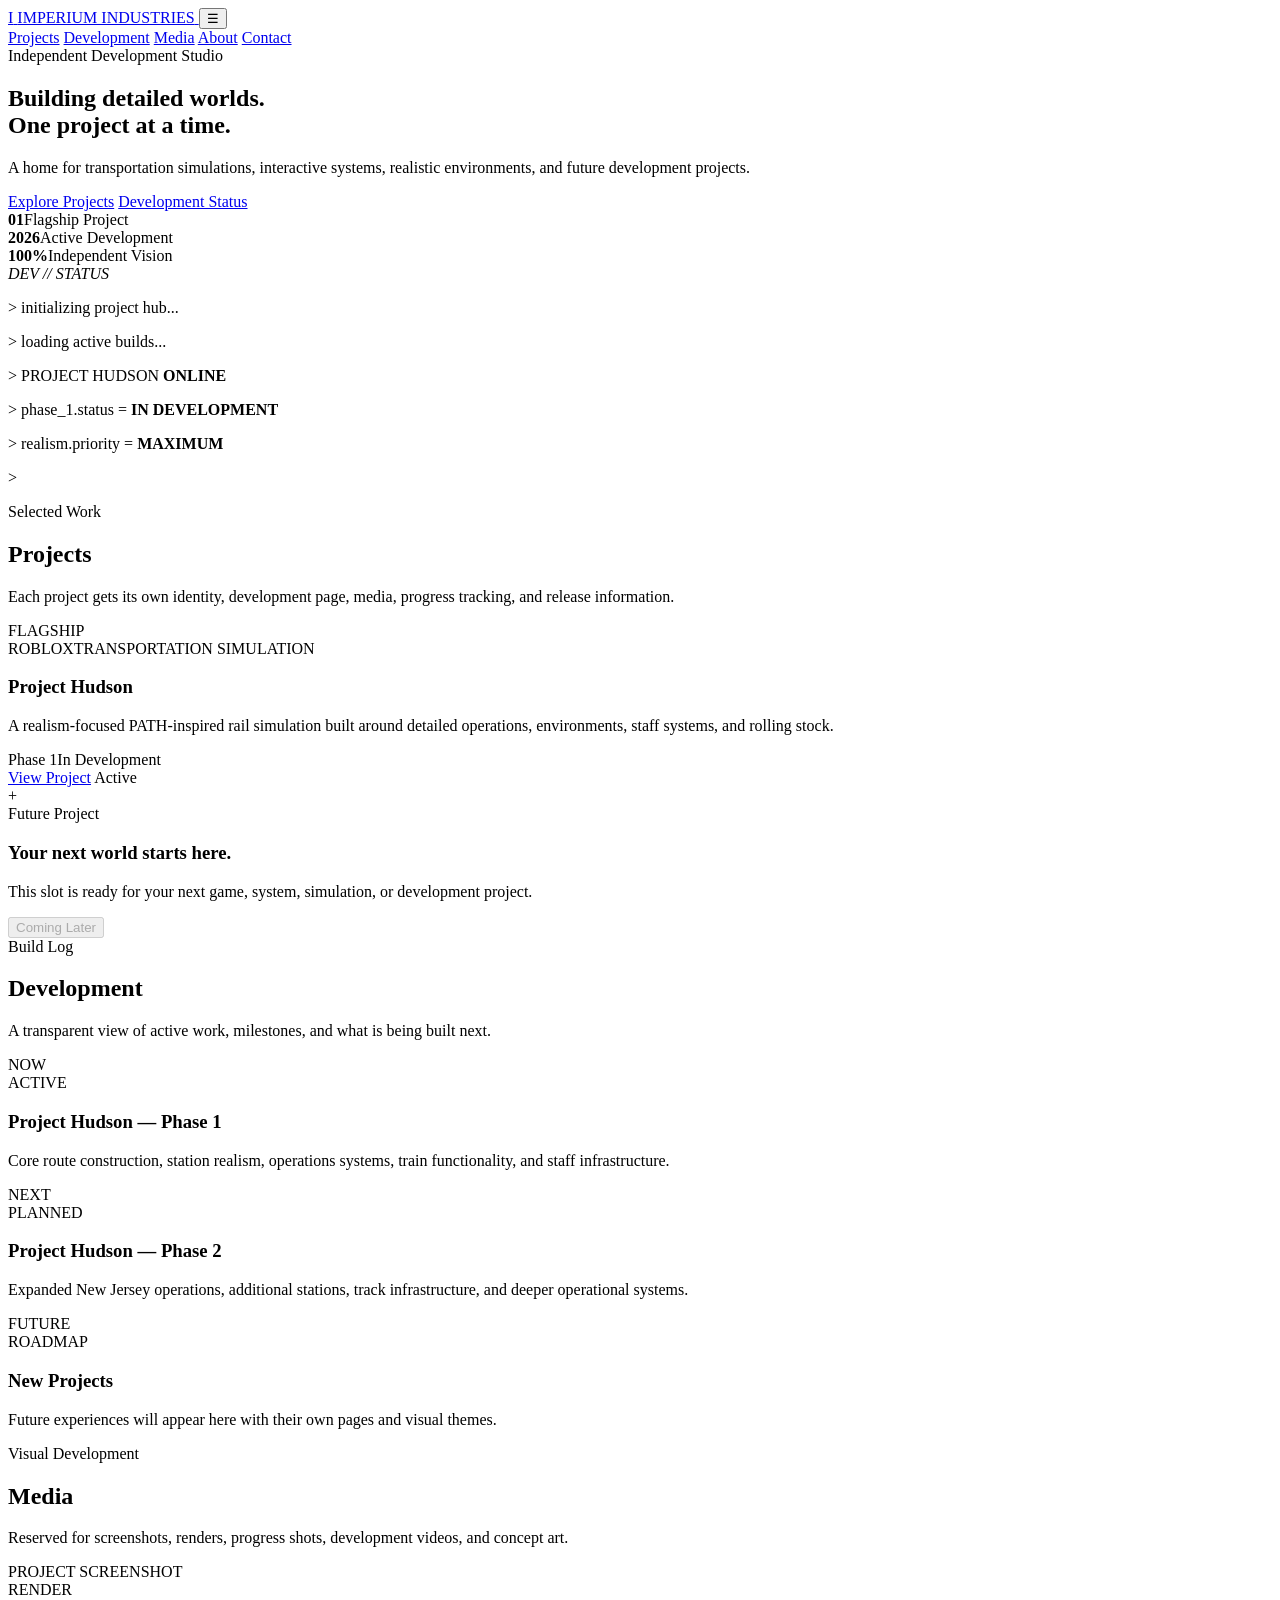
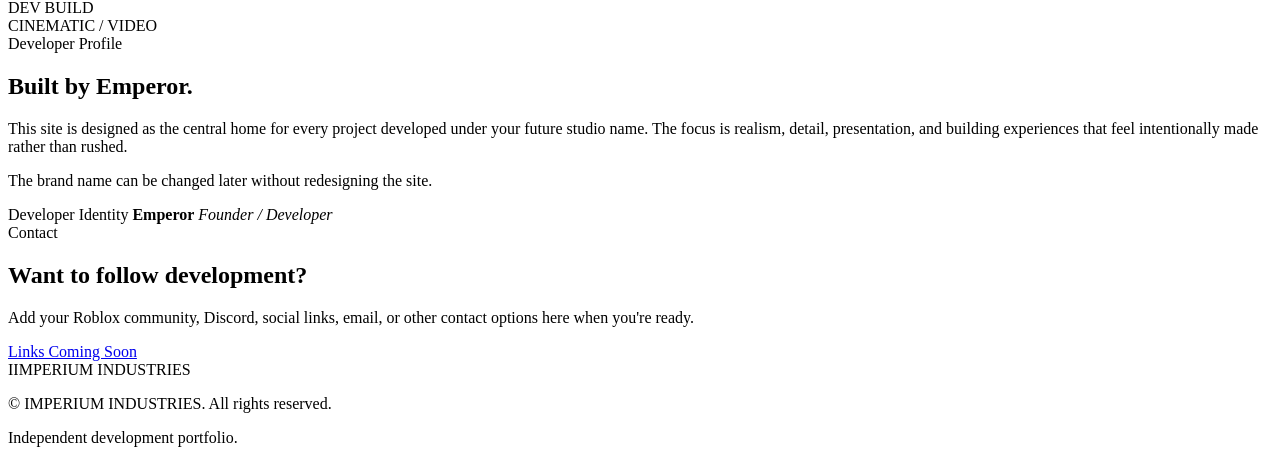
==== index.html @ 9ff23d6e "Publish Imperium Industries index.html" ====
<!DOCTYPE html>
<html lang="en">
<head>
  <meta charset="UTF-8" />
  <meta name="viewport" content="width=device-width, initial-scale=1.0" />
  <meta name="description" content="Independent development studio portfolio and project hub." />
  <title>Imperium Industries | Development Projects</title>
  <link rel="preconnect" href="https://fonts.googleapis.com">
  <link rel="preconnect" href="https://fonts.gstatic.com" crossorigin>
  <link href="https://fonts.googleapis.com/css2?family=Inter:wght@400;500;600;700;800&family=Space+Grotesk:wght@500;600;700&display=swap" rel="stylesheet">
  <link rel="stylesheet" href="styles.css" />
</head>
<body>
  <div class="noise"></div>
  <header class="site-header">
    <a href="#home" class="brand" aria-label="Home">
      <span class="brand-mark">I</span>
      <span class="brand-text" data-studio-name>IMPERIUM INDUSTRIES</span>
    </a>
    <button class="menu-toggle" aria-label="Toggle navigation">☰</button>
    <nav class="nav-links">
      <a href="#projects">Projects</a>
      <a href="#development">Development</a>
      <a href="#media">Media</a>
      <a href="#about">About</a>
      <a href="#contact" class="nav-cta">Contact</a>
    </nav>
  </header>

  <main>
    <section class="hero" id="home">
      <div class="hero-grid"></div>
      <div class="hero-content reveal">
        <div class="eyebrow"><span class="status-dot"></span> Independent Development Studio</div>
        <h1>Building detailed worlds.<br><span>One project at a time.</span></h1>
        <p class="hero-copy">A home for transportation simulations, interactive systems, realistic environments, and future development projects.</p>
        <div class="hero-actions">
          <a href="#projects" class="btn btn-primary">Explore Projects</a>
          <a href="#development" class="btn btn-secondary">Development Status</a>
        </div>
        <div class="hero-stats">
          <div><strong>01</strong><span>Flagship Project</span></div>
          <div><strong>2026</strong><span>Active Development</span></div>
          <div><strong>100%</strong><span>Independent Vision</span></div>
        </div>
      </div>
      <div class="hero-visual reveal delay-1">
        <div class="orb orb-one"></div>
        <div class="orb orb-two"></div>
        <div class="terminal-card glass-card">
          <div class="terminal-topbar">
            <span></span><span></span><span></span>
            <em>DEV // STATUS</em>
          </div>
          <div class="terminal-body">
            <p><span class="prompt">></span> initializing project hub...</p>
            <p><span class="prompt">></span> loading active builds...</p>
            <p><span class="prompt">></span> PROJECT HUDSON <b class="ok">ONLINE</b></p>
            <p><span class="prompt">></span> phase_1.status = <b>IN DEVELOPMENT</b></p>
            <p><span class="prompt">></span> realism.priority = <b>MAXIMUM</b></p>
            <p class="cursor-line"><span class="prompt">></span><span class="cursor"></span></p>
          </div>
        </div>
      </div>
    </section>

    <section class="section" id="projects">
      <div class="section-heading reveal">
        <div>
          <span class="eyebrow">Selected Work</span>
          <h2>Projects</h2>
        </div>
        <p>Each project gets its own identity, development page, media, progress tracking, and release information.</p>
      </div>

      <div class="projects-grid">
        <article class="project-card hudson reveal">
          <div class="project-card-bg"></div>
          <div class="project-badge">FLAGSHIP</div>
          <div class="project-content">
            <div class="project-meta"><span>ROBLOX</span><span>TRANSPORTATION SIMULATION</span></div>
            <h3>Project Hudson</h3>
            <p>A realism-focused PATH-inspired rail simulation built around detailed operations, environments, staff systems, and rolling stock.</p>
            <div class="project-progress">
              <div class="progress-label"><span>Phase 1</span><span>In Development</span></div>
              <div class="progress-track"><div class="progress-fill" style="width:66%"></div></div>
            </div>
            <div class="project-actions">
              <a class="btn btn-light" href="project-hudson.html">View Project</a>
              <span class="live-chip"><span></span> Active</span>
            </div>
          </div>
        </article>

        <article class="project-card placeholder-card reveal delay-1">
          <div class="placeholder-icon">+</div>
          <span class="eyebrow">Future Project</span>
          <h3>Your next world starts here.</h3>
          <p>This slot is ready for your next game, system, simulation, or development project.</p>
          <button class="btn btn-secondary" disabled>Coming Later</button>
        </article>
      </div>
    </section>

    <section class="section development-section" id="development">
      <div class="section-heading reveal">
        <div>
          <span class="eyebrow">Build Log</span>
          <h2>Development</h2>
        </div>
        <p>A transparent view of active work, milestones, and what is being built next.</p>
      </div>

      <div class="timeline reveal">
        <div class="timeline-line"></div>
        <div class="timeline-item active">
          <div class="timeline-node"></div>
          <div class="timeline-date">NOW</div>
          <div class="timeline-card">
            <span class="tag active-tag">ACTIVE</span>
            <h3>Project Hudson — Phase 1</h3>
            <p>Core route construction, station realism, operations systems, train functionality, and staff infrastructure.</p>
          </div>
        </div>
        <div class="timeline-item">
          <div class="timeline-node"></div>
          <div class="timeline-date">NEXT</div>
          <div class="timeline-card">
            <span class="tag">PLANNED</span>
            <h3>Project Hudson — Phase 2</h3>
            <p>Expanded New Jersey operations, additional stations, track infrastructure, and deeper operational systems.</p>
          </div>
        </div>
        <div class="timeline-item">
          <div class="timeline-node"></div>
          <div class="timeline-date">FUTURE</div>
          <div class="timeline-card">
            <span class="tag">ROADMAP</span>
            <h3>New Projects</h3>
            <p>Future experiences will appear here with their own pages and visual themes.</p>
          </div>
        </div>
      </div>
    </section>

    <section class="section" id="media">
      <div class="section-heading reveal">
        <div>
          <span class="eyebrow">Visual Development</span>
          <h2>Media</h2>
        </div>
        <p>Reserved for screenshots, renders, progress shots, development videos, and concept art.</p>
      </div>
      <div class="media-grid reveal">
        <div class="media-tile large"><div class="media-placeholder">PROJECT SCREENSHOT</div></div>
        <div class="media-tile"><div class="media-placeholder">RENDER</div></div>
        <div class="media-tile"><div class="media-placeholder">DEV BUILD</div></div>
        <div class="media-tile wide"><div class="media-placeholder">CINEMATIC / VIDEO</div></div>
      </div>
    </section>

    <section class="section about-section" id="about">
      <div class="about-card reveal">
        <div>
          <span class="eyebrow">Developer Profile</span>
          <h2>Built by Emperor.</h2>
          <p>This site is designed as the central home for every project developed under your future studio name. The focus is realism, detail, presentation, and building experiences that feel intentionally made rather than rushed.</p>
          <p>The brand name can be changed later without redesigning the site.</p>
        </div>
        <div class="signature-block">
          <span>Developer Identity</span>
          <strong>Emperor</strong>
          <em>Founder / Developer</em>
        </div>
      </div>
    </section>

    <section class="section contact-section" id="contact">
      <div class="contact-card reveal">
        <div>
          <span class="eyebrow">Contact</span>
          <h2>Want to follow development?</h2>
          <p>Add your Roblox community, Discord, social links, email, or other contact options here when you're ready.</p>
        </div>
        <a href="#" class="btn btn-primary" onclick="return false;">Links Coming Soon</a>
      </div>
    </section>
  </main>

  <footer>
    <div class="brand compact"><span class="brand-mark">I</span><span data-studio-name>IMPERIUM INDUSTRIES</span></div>
    <p>© <span id="year"></span> <span data-studio-name>IMPERIUM INDUSTRIES</span>. All rights reserved.</p>
    <p class="footer-note">Independent development portfolio.</p>
  </footer>

  <script src="script.js"></script>
</body>
</html>
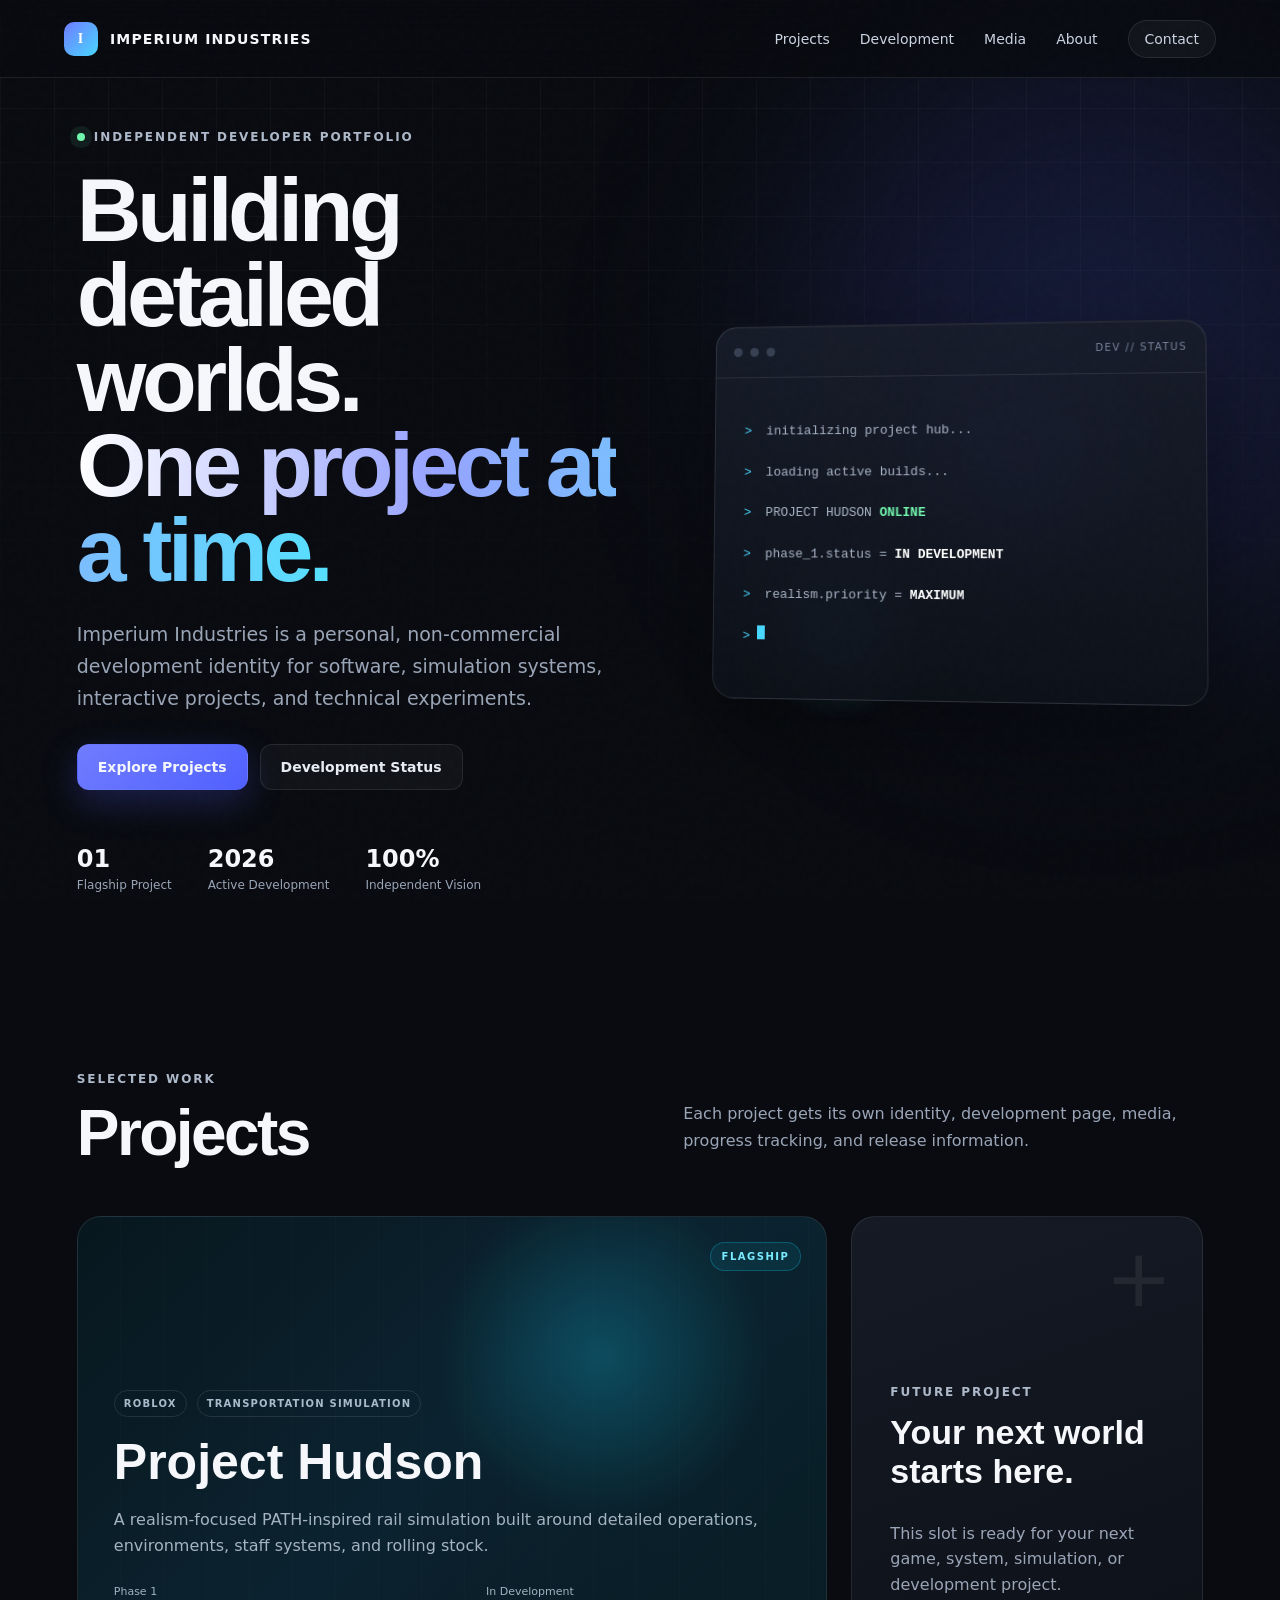
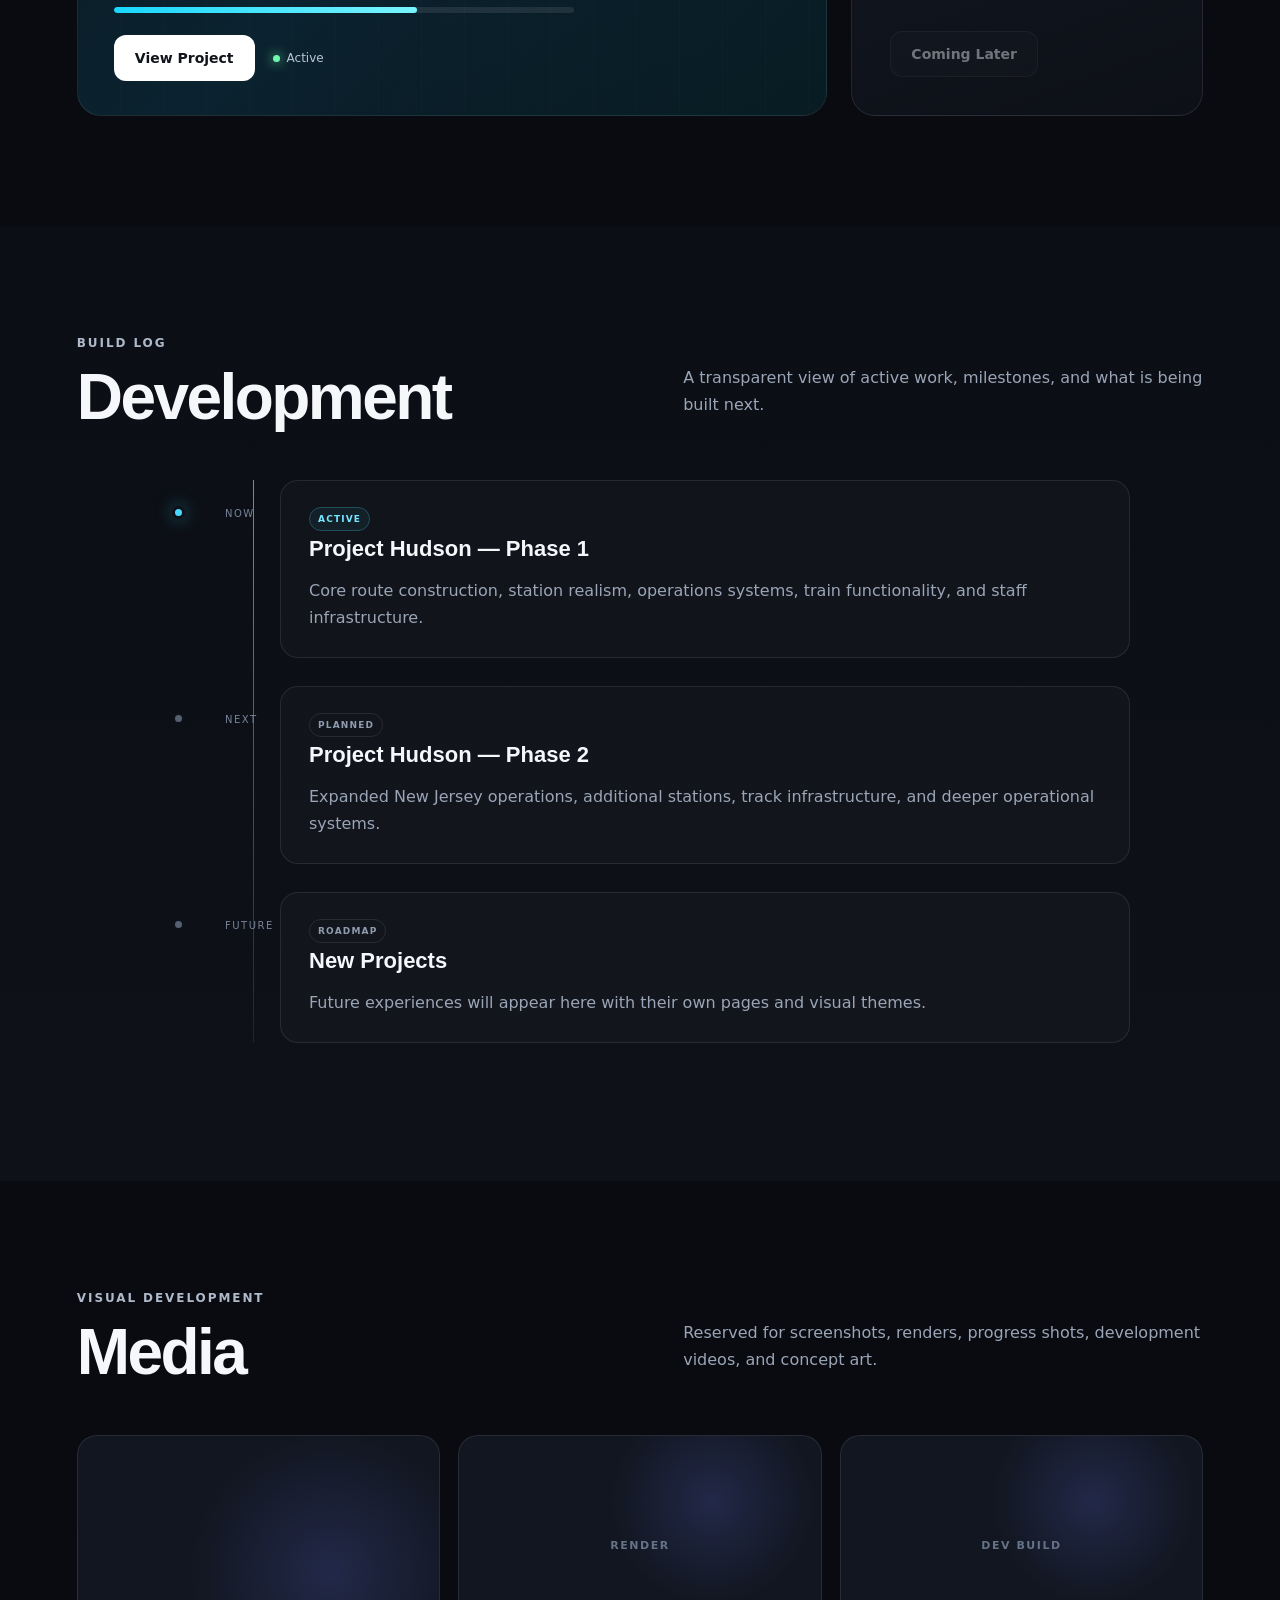
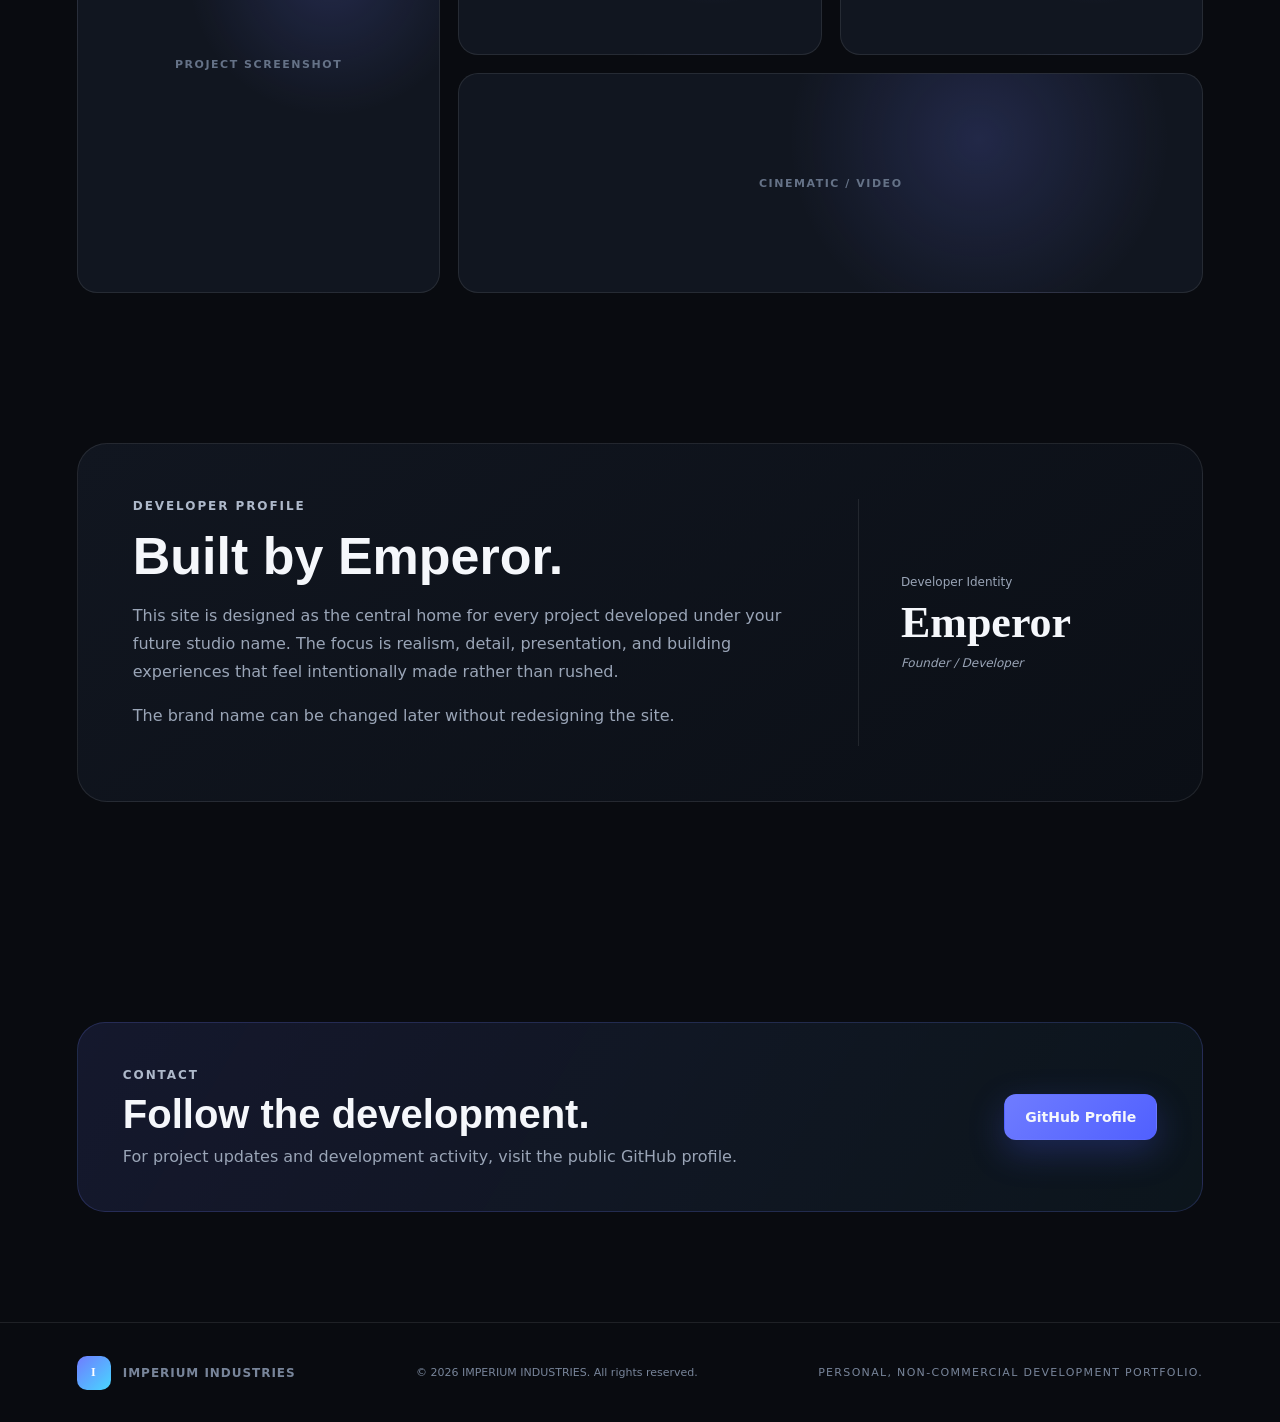
==== commit 2126eda3: "Clarify Imperium Industries as a personal non-commercial developer portfolio" ====
--- a/index.html
+++ b/index.html
@@ -31,9 +31,9 @@
     <section class="hero" id="home">
       <div class="hero-grid"></div>
       <div class="hero-content reveal">
-        <div class="eyebrow"><span class="status-dot"></span> Independent Development Studio</div>
+        <div class="eyebrow"><span class="status-dot"></span> Independent Developer Portfolio</div>
         <h1>Building detailed worlds.<br><span>One project at a time.</span></h1>
-        <p class="hero-copy">A home for transportation simulations, interactive systems, realistic environments, and future development projects.</p>
+        <p class="hero-copy">Imperium Industries is a personal, non-commercial development identity for software, simulation systems, interactive projects, and technical experiments.</p>
         <div class="hero-actions">
           <a href="#projects" class="btn btn-primary">Explore Projects</a>
           <a href="#development" class="btn btn-secondary">Development Status</a>
@@ -179,10 +179,10 @@
       <div class="contact-card reveal">
         <div>
           <span class="eyebrow">Contact</span>
-          <h2>Want to follow development?</h2>
-          <p>Add your Roblox community, Discord, social links, email, or other contact options here when you're ready.</p>
+          <h2>Follow the development.</h2>
+          <p>For project updates and development activity, visit the public GitHub profile.</p>
         </div>
-        <a href="#" class="btn btn-primary" onclick="return false;">Links Coming Soon</a>
+        <a href="https://github.com/KingEmperorz" class="btn btn-primary" target="_blank" rel="noopener">GitHub Profile</a>
       </div>
     </section>
   </main>
@@ -190,7 +190,7 @@
   <footer>
     <div class="brand compact"><span class="brand-mark">I</span><span data-studio-name>IMPERIUM INDUSTRIES</span></div>
     <p>© <span id="year"></span> <span data-studio-name>IMPERIUM INDUSTRIES</span>. All rights reserved.</p>
-    <p class="footer-note">Independent development portfolio.</p>
+    <p class="footer-note">Personal, non-commercial development portfolio.</p>
   </footer>
 
   <script src="script.js"></script>
--- a/styles.css
+++ b/styles.css
@@ -0,0 +1,33 @@
+:root{
+  --bg:#090b10;
+  --bg-2:#0e1118;
+  --panel:#121722;
+  --panel-2:#171d2a;
+  --text:#f5f7fb;
+  --muted:#9aa5b7;
+  --line:rgba(255,255,255,.09);
+  --accent:#6f7cff;
+  --accent-2:#48d7ff;
+  --hudson:#13d7ff;
+  --hudson-dark:#07141a;
+  --success:#71f7ae;
+  --radius:24px;
+}
+*{box-sizing:border-box}
+html{scroll-behavior:smooth}
+body{margin:0;background:var(--bg);color:var(--text);font-family:Inter,system-ui,sans-serif;overflow-x:hidden}
+a{text-decoration:none;color:inherit}
+button{font:inherit}
+.noise{position:fixed;inset:0;pointer-events:none;opacity:.025;z-index:50;background-image:url("data:image/svg+xml,%3Csvg viewBox='0 0 180 180' xmlns='http://www.w3.org/2000/svg'%3E%3Cfilter id='n'%3E%3CfeTurbulence type='fractalNoise' baseFrequency='.8' numOctaves='4' stitchTiles='stitch'/%3E%3C/filter%3E%3Crect width='100%25' height='100%25' filter='url(%23n)' opacity='.65'/%3E%3C/svg%3E")}
+.site-header{height:78px;display:flex;align-items:center;justify-content:space-between;padding:0 clamp(24px,5vw,80px);position:fixed;left:0;right:0;top:0;z-index:40;background:rgba(9,11,16,.72);backdrop-filter:blur(18px);border-bottom:1px solid var(--line)}
+.brand{display:flex;align-items:center;gap:12px;font-weight:800;letter-spacing:.08em;font-size:14px}.brand-mark{width:34px;height:34px;border-radius:10px;display:grid;place-items:center;background:linear-gradient(135deg,var(--accent),var(--accent-2));color:white;font-family:Space Grotesk}.brand.compact{font-size:12px}
+.nav-links{display:flex;gap:30px;align-items:center;font-size:14px;color:#cbd3e1}.nav-links a:hover{color:#fff}.nav-cta{padding:10px 16px;border:1px solid var(--line);border-radius:999px;background:rgba(255,255,255,.04)}.menu-toggle{display:none;background:transparent;border:0;color:white;font-size:24px}
+.hero{min-height:100vh;padding:130px clamp(24px,6vw,100px) 70px;display:grid;grid-template-columns:1.08fr .92fr;gap:50px;align-items:center;position:relative;isolation:isolate;overflow:hidden}.hero-grid{position:absolute;inset:0;background-image:linear-gradient(rgba(255,255,255,.035) 1px,transparent 1px),linear-gradient(90deg,rgba(255,255,255,.035) 1px,transparent 1px);background-size:54px 54px;mask-image:linear-gradient(to bottom,black,transparent 85%);z-index:-2}.hero:after{content:"";position:absolute;width:600px;height:600px;border-radius:50%;background:rgba(82,102,255,.16);filter:blur(120px);right:-120px;top:5%;z-index:-3}.eyebrow{font-size:12px;font-weight:800;letter-spacing:.16em;text-transform:uppercase;color:#aeb9ca;display:flex;align-items:center;gap:9px}.status-dot{width:8px;height:8px;border-radius:50%;background:var(--success);box-shadow:0 0 0 7px rgba(113,247,174,.08)}h1,h2,h3{font-family:Space Grotesk,Inter,sans-serif}.hero h1{font-size:clamp(54px,7vw,98px);line-height:.95;letter-spacing:-.05em;margin:24px 0}.hero h1 span{background:linear-gradient(90deg,#fff 0,#97a3ff 45%,#56e1ff 100%);-webkit-background-clip:text;color:transparent}.hero-copy{font-size:19px;line-height:1.7;color:var(--muted);max-width:700px}.hero-actions{display:flex;gap:12px;flex-wrap:wrap;margin-top:30px}.btn{display:inline-flex;align-items:center;justify-content:center;padding:14px 20px;border-radius:12px;border:1px solid transparent;font-weight:700;font-size:14px;transition:.25s}.btn-primary{background:linear-gradient(135deg,var(--accent),#5060ff);box-shadow:0 12px 35px rgba(80,96,255,.25)}.btn-primary:hover{transform:translateY(-2px);box-shadow:0 16px 40px rgba(80,96,255,.35)}.btn-secondary{border-color:var(--line);background:rgba(255,255,255,.035);color:#e8ecf3}.btn-secondary:hover{background:rgba(255,255,255,.07)}.btn-light{background:white;color:#10131a}.btn:disabled{opacity:.45;cursor:not-allowed}.hero-stats{display:flex;gap:36px;margin-top:55px}.hero-stats div{display:flex;flex-direction:column}.hero-stats strong{font-size:24px}.hero-stats span{font-size:12px;color:var(--muted);margin-top:5px}.hero-visual{position:relative;min-height:500px;display:grid;place-items:center}.glass-card{background:linear-gradient(180deg,rgba(22,28,41,.93),rgba(12,16,24,.92));border:1px solid rgba(255,255,255,.1);box-shadow:0 35px 90px rgba(0,0,0,.45),inset 0 1px rgba(255,255,255,.04);backdrop-filter:blur(18px)}.terminal-card{width:min(100%,540px);border-radius:22px;overflow:hidden;transform:perspective(1000px) rotateY(-5deg) rotateX(2deg)}.terminal-topbar{height:52px;border-bottom:1px solid var(--line);display:flex;align-items:center;padding:0 18px;gap:8px}.terminal-topbar span{width:9px;height:9px;border-radius:50%;background:#374052}.terminal-topbar em{margin-left:auto;font-style:normal;color:#77839a;font-size:10px;letter-spacing:.14em}.terminal-body{padding:28px 30px 34px;font-family:ui-monospace,SFMono-Regular,Menlo,monospace;color:#aab5c7;font-size:13px;line-height:2.2}.terminal-body b{color:white}.terminal-body .ok{color:var(--success)}.prompt{color:var(--accent-2);padding-right:7px}.cursor{display:inline-block;width:8px;height:14px;background:var(--accent-2);animation:blink 1s steps(1) infinite}.orb{position:absolute;border-radius:50%;filter:blur(2px)}.orb-one{width:290px;height:290px;background:radial-gradient(circle,#5969ff66,transparent 70%);right:8%;top:10%}.orb-two{width:180px;height:180px;background:radial-gradient(circle,#4be0ff55,transparent 70%);left:8%;bottom:8%}@keyframes blink{50%{opacity:0}}
+.section{padding:110px clamp(24px,6vw,100px)}.section-heading{display:flex;align-items:end;justify-content:space-between;gap:40px;margin-bottom:46px}.section-heading h2{font-size:clamp(40px,5vw,66px);margin:10px 0 0;letter-spacing:-.04em}.section-heading>p{max-width:520px;color:var(--muted);line-height:1.7}.projects-grid{display:grid;grid-template-columns:1.6fr .75fr;gap:24px}.project-card{border:1px solid var(--line);border-radius:var(--radius);min-height:500px;position:relative;overflow:hidden;background:var(--panel)}.project-card.hudson{background:linear-gradient(135deg,#08171e 0,#0b2330 48%,#071217 100%)}.project-card-bg{position:absolute;inset:0;background:radial-gradient(circle at 70% 28%,rgba(19,215,255,.23),transparent 26%),linear-gradient(120deg,transparent 55%,rgba(19,215,255,.05));}.project-card-bg:after{content:"";position:absolute;inset:0;background:repeating-linear-gradient(90deg,transparent 0 42px,rgba(255,255,255,.025) 43px)}.project-badge{position:absolute;top:25px;right:25px;border:1px solid rgba(19,215,255,.25);color:#7aeaff;background:rgba(19,215,255,.08);padding:8px 11px;border-radius:999px;font-size:10px;font-weight:800;letter-spacing:.15em}.project-content{position:absolute;left:36px;right:36px;bottom:34px}.project-meta{display:flex;gap:10px;flex-wrap:wrap}.project-meta span{font-size:10px;letter-spacing:.12em;font-weight:800;border:1px solid rgba(255,255,255,.1);padding:7px 9px;border-radius:999px;color:#a7bbca}.project-content h3{font-size:50px;margin:16px 0 8px}.project-content p{color:#a5b4c1;max-width:660px;line-height:1.65}.project-progress{margin:26px 0 22px;max-width:460px}.progress-label{display:flex;justify-content:space-between;font-size:11px;color:#9db3c0;margin-bottom:9px}.progress-track{height:6px;border-radius:999px;background:rgba(255,255,255,.09);overflow:hidden}.progress-fill{height:100%;border-radius:inherit;background:linear-gradient(90deg,#19d7ff,#7af4ff)}.project-actions{display:flex;align-items:center;gap:18px}.live-chip{display:inline-flex;align-items:center;gap:7px;color:#b8c8d2;font-size:12px}.live-chip>span{width:7px;height:7px;background:var(--success);border-radius:50%;box-shadow:0 0 12px var(--success)}.placeholder-card{padding:38px;display:flex;flex-direction:column;justify-content:end;background:linear-gradient(160deg,#151a25,#0d1017)}.placeholder-icon{position:absolute;right:30px;top:22px;font-size:80px;line-height:1;color:rgba(255,255,255,.07);font-weight:300}.placeholder-card h3{font-size:34px;margin:14px 0}.placeholder-card p{color:var(--muted);line-height:1.6}.placeholder-card .btn{align-self:flex-start;margin-top:18px}
+.development-section{background:linear-gradient(180deg,#0b0e14,#0e1118)}.timeline{max-width:980px;margin:0 auto;position:relative}.timeline-line{position:absolute;left:103px;top:0;bottom:0;width:1px;background:linear-gradient(var(--accent),rgba(255,255,255,.08))}.timeline-item{display:grid;grid-template-columns:75px 55px 1fr;gap:0;margin-bottom:28px;position:relative;align-items:start}.timeline-date{font-size:10px;letter-spacing:.15em;color:#77839a;padding-top:28px}.timeline-node{width:13px;height:13px;border-radius:50%;border:3px solid var(--bg-2);background:#556070;margin-top:26px;margin-left:22px;z-index:2}.timeline-item.active .timeline-node{background:var(--accent-2);box-shadow:0 0 18px rgba(72,215,255,.45)}.timeline-card{border:1px solid var(--line);background:rgba(255,255,255,.025);padding:26px 28px;border-radius:18px}.timeline-card h3{font-size:22px;margin:10px 0}.timeline-card p{color:var(--muted);line-height:1.65;margin-bottom:0}.tag{font-size:9px;letter-spacing:.13em;font-weight:800;border:1px solid var(--line);padding:6px 8px;border-radius:999px;color:#8f9caf}.active-tag{color:#76e6ff;border-color:rgba(72,215,255,.25);background:rgba(72,215,255,.06)}
+.media-grid{display:grid;grid-template-columns:repeat(3,1fr);grid-auto-rows:220px;gap:18px}.media-tile{border-radius:20px;border:1px solid var(--line);background:radial-gradient(circle at 70% 30%,rgba(111,124,255,.18),transparent 35%),#111620;display:grid;place-items:center;overflow:hidden;position:relative}.media-tile.large{grid-row:span 2}.media-tile.wide{grid-column:span 2}.media-placeholder{font-size:11px;font-weight:800;letter-spacing:.14em;color:#657287}.about-section{padding-top:40px}.about-card{border:1px solid var(--line);border-radius:30px;padding:55px;display:grid;grid-template-columns:1.4fr .6fr;gap:50px;background:linear-gradient(145deg,#111620,#0b0f16)}.about-card h2{font-size:52px;margin:13px 0}.about-card p{color:var(--muted);line-height:1.75;max-width:700px}.signature-block{border-left:1px solid var(--line);padding-left:42px;display:flex;flex-direction:column;justify-content:center}.signature-block span,.signature-block em{color:var(--muted);font-size:12px}.signature-block strong{font-family:Space Grotesk;font-size:44px;margin:8px 0}.contact-card{display:flex;align-items:center;justify-content:space-between;gap:30px;border:1px solid rgba(111,124,255,.2);border-radius:28px;padding:45px;background:linear-gradient(120deg,rgba(111,124,255,.12),rgba(72,215,255,.05))}.contact-card h2{font-size:40px;margin:10px 0}.contact-card p{color:var(--muted);margin:0}footer{display:flex;align-items:center;justify-content:space-between;gap:25px;padding:32px clamp(24px,6vw,100px);border-top:1px solid var(--line);color:#78859a;font-size:11px}.footer-note{text-transform:uppercase;letter-spacing:.12em}
+/* Hudson project identity */
+.hudson-page{background:#061015}.hudson-header{background:rgba(4,14,19,.78)}.hudson-mark{background:linear-gradient(135deg,#03b8da,#54edff);color:#001217}.hudson-hero{min-height:100vh;padding:145px clamp(24px,6vw,100px) 90px;display:grid;grid-template-columns:1.1fr .9fr;align-items:center;gap:55px;position:relative;overflow:hidden}.hudson-lines{position:absolute;inset:0;background-image:linear-gradient(rgba(19,215,255,.06) 1px,transparent 1px),linear-gradient(90deg,rgba(19,215,255,.05) 1px,transparent 1px);background-size:60px 60px;mask-image:radial-gradient(circle at 65% 45%,black,transparent 72%);z-index:-2}.hudson-hero:after{content:"";position:absolute;width:560px;height:560px;border-radius:50%;right:2%;top:15%;background:rgba(19,215,255,.11);filter:blur(100px);z-index:-3}.project-kicker{font-size:11px;letter-spacing:.15em;color:#7c99a6;font-weight:800}.hudson-hero h1{font-size:clamp(72px,10vw,145px);line-height:.78;letter-spacing:-.07em;margin:28px 0}.hudson-hero h1 span{color:var(--hudson);text-shadow:0 0 45px rgba(19,215,255,.17)}.hudson-hero-content>p{font-size:18px;line-height:1.7;color:#90a9b4;max-width:720px}.hudson-btn{background:var(--hudson);color:#001116}.hudson-status-panel{border:1px solid rgba(19,215,255,.15);border-radius:22px;background:linear-gradient(180deg,rgba(6,29,38,.9),rgba(5,19,26,.92));box-shadow:0 30px 80px rgba(0,0,0,.35);padding:28px}.status-panel-head{display:flex;justify-content:space-between;align-items:center;font-size:10px;letter-spacing:.13em;color:#7d9ba8;padding-bottom:20px;border-bottom:1px solid rgba(19,215,255,.12)}.status-row{display:flex;justify-content:space-between;padding:17px 0;border-bottom:1px solid rgba(255,255,255,.05);font-size:12px}.status-row span{color:#7d919a}.status-row strong{font-size:11px;color:#e7fbff;letter-spacing:.08em}.route-line{display:flex;align-items:center;margin-top:30px}.station{width:38px;height:38px;border-radius:50%;border:1px solid rgba(19,215,255,.25);display:grid;place-items:center;font-size:9px;font-weight:800;color:#6e8a96;background:#08212a}.station.done{background:#10c7e8;color:#001216}.station.terminal{border-radius:10px;width:46px}.route-line i{height:2px;flex:1;background:rgba(19,215,255,.18)}.hudson-section{background:#061015}.cyan{color:#5fe6ff}.feature-grid{display:grid;grid-template-columns:repeat(3,1fr);gap:18px}.feature-card{border:1px solid rgba(19,215,255,.1);background:linear-gradient(145deg,#081820,#071218);border-radius:20px;padding:28px;min-height:240px}.feature-number{font-family:ui-monospace,monospace;color:#46dffb;font-size:11px}.feature-card h3{font-size:24px;margin:30px 0 12px}.feature-card p{color:#809aa5;line-height:1.65}.roadmap-grid{display:grid;grid-template-columns:repeat(3,1fr);gap:18px}.roadmap-card{border:1px solid rgba(19,215,255,.09);border-radius:20px;padding:30px;background:#08151c;display:flex;flex-direction:column;min-height:320px}.roadmap-card.active{box-shadow:inset 0 0 0 1px rgba(19,215,255,.13);background:linear-gradient(145deg,#09202a,#07141a)}.roadmap-card>span{font-size:10px;letter-spacing:.15em;color:#50dffb}.roadmap-card h3{font-size:28px;margin:18px 0}.roadmap-card p{color:#8097a2;line-height:1.7}.roadmap-state{margin-top:auto;font-size:10px;letter-spacing:.12em;color:#54e4ff;border-top:1px solid rgba(19,215,255,.08);padding-top:17px}.systems-layout{display:grid;grid-template-columns:1fr 1fr;gap:55px;align-items:center}.systems-copy h2{font-size:52px;margin:15px 0}.systems-copy>p{color:#88a0ab;line-height:1.7}.systems-list{list-style:none;padding:0;margin:30px 0 0}.systems-list li{padding:14px 0;border-bottom:1px solid rgba(19,215,255,.08);color:#b0c4cd}.systems-list span{color:#47dffb;font-family:ui-monospace,monospace;font-size:10px;margin-right:15px}.systems-screen{border:1px solid rgba(19,215,255,.16);border-radius:18px;background:#031017;padding:24px;font-family:ui-monospace,monospace;box-shadow:0 0 80px rgba(19,215,255,.07)}.screen-head,.screen-footer{display:flex;justify-content:space-between;font-size:9px;letter-spacing:.12em;color:#4c7685;padding-bottom:18px}.screen-grid{display:grid;grid-template-columns:1fr 1fr;gap:10px}.screen-grid div{border:1px solid rgba(19,215,255,.08);padding:18px;background:#061820}.screen-grid small{display:block;color:#4f7e8e;font-size:8px;margin-bottom:10px}.screen-grid strong{font-size:12px;color:#ddfaff}.screen-bars{display:flex;flex-direction:column;gap:8px;margin:24px 0}.screen-bars span{display:block;height:4px;background:linear-gradient(90deg,#10c8e8,#56edff)}.screen-footer{border-top:1px solid rgba(19,215,255,.08);padding:16px 0 0}.hudson-media{background:radial-gradient(circle at 70% 30%,rgba(19,215,255,.14),transparent 35%),#07161c}.hudson-footer{background:#041016;border-color:rgba(19,215,255,.09)}.hudson-footer div{display:flex;flex-direction:column}.hudson-footer strong{color:#dffbff}.hudson-footer a{color:#57e7ff}
+.reveal{opacity:0;transform:translateY(24px);transition:opacity .7s ease,transform .7s ease}.reveal.visible{opacity:1;transform:none}.delay-1{transition-delay:.12s}.delay-2{transition-delay:.22s}
+@media (max-width:980px){.hero,.hudson-hero{grid-template-columns:1fr}.hero{padding-top:140px}.hero-visual{min-height:390px}.projects-grid,.about-card,.systems-layout{grid-template-columns:1fr}.feature-grid,.roadmap-grid{grid-template-columns:1fr 1fr}.signature-block{border-left:0;border-top:1px solid var(--line);padding:30px 0 0}.section-heading{align-items:start;flex-direction:column}.media-grid{grid-template-columns:1fr 1fr}.media-tile.wide{grid-column:span 2}}
+@media (max-width:720px){.site-header{height:68px}.menu-toggle{display:block}.nav-links{position:absolute;top:68px;left:16px;right:16px;display:none;flex-direction:column;align-items:stretch;background:#10151f;border:1px solid var(--line);padding:18px;border-radius:16px}.nav-links.open{display:flex}.nav-links a{padding:10px}.hero,.hudson-hero{padding-left:20px;padding-right:20px}.hero h1{font-size:54px}.hudson-hero h1{font-size:76px}.hero-stats{gap:18px;flex-wrap:wrap}.section{padding:80px 20px}.project-content{left:22px;right:22px}.project-content h3{font-size:39px}.projects-grid{grid-template-columns:1fr}.placeholder-card{min-height:360px}.timeline-line{left:76px}.timeline-item{grid-template-columns:55px 42px 1fr}.timeline-node{margin-left:15px}.feature-grid,.roadmap-grid{grid-template-columns:1fr}.media-grid{grid-template-columns:1fr;grid-auto-rows:200px}.media-tile.large{grid-row:span 1}.media-tile.wide{grid-column:span 1}.about-card{padding:30px}.about-card h2,.systems-copy h2{font-size:40px}.contact-card{align-items:flex-start;flex-direction:column}.hudson-status-panel{padding:20px}.route-line{overflow-x:auto}.station{flex:0 0 auto}.route-line i{min-width:20px}footer{flex-direction:column;align-items:flex-start}.terminal-card{transform:none}}
